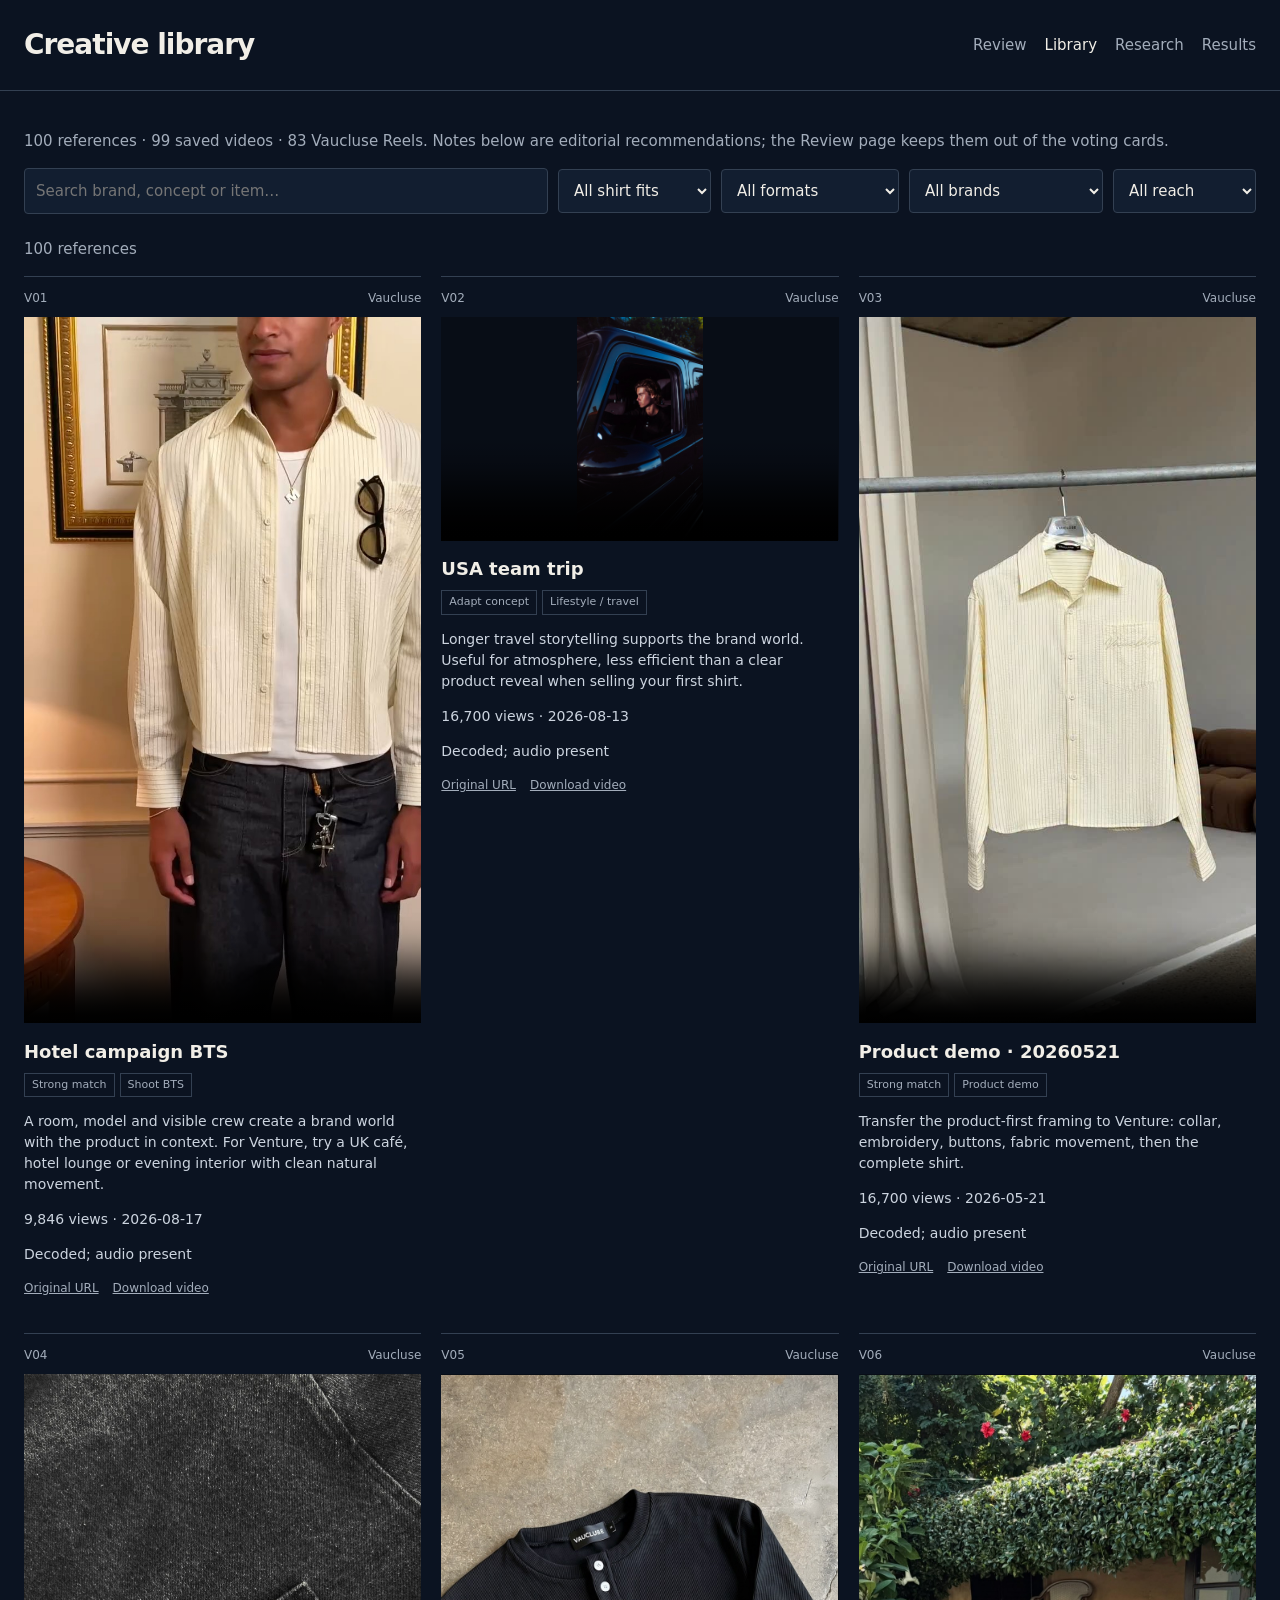
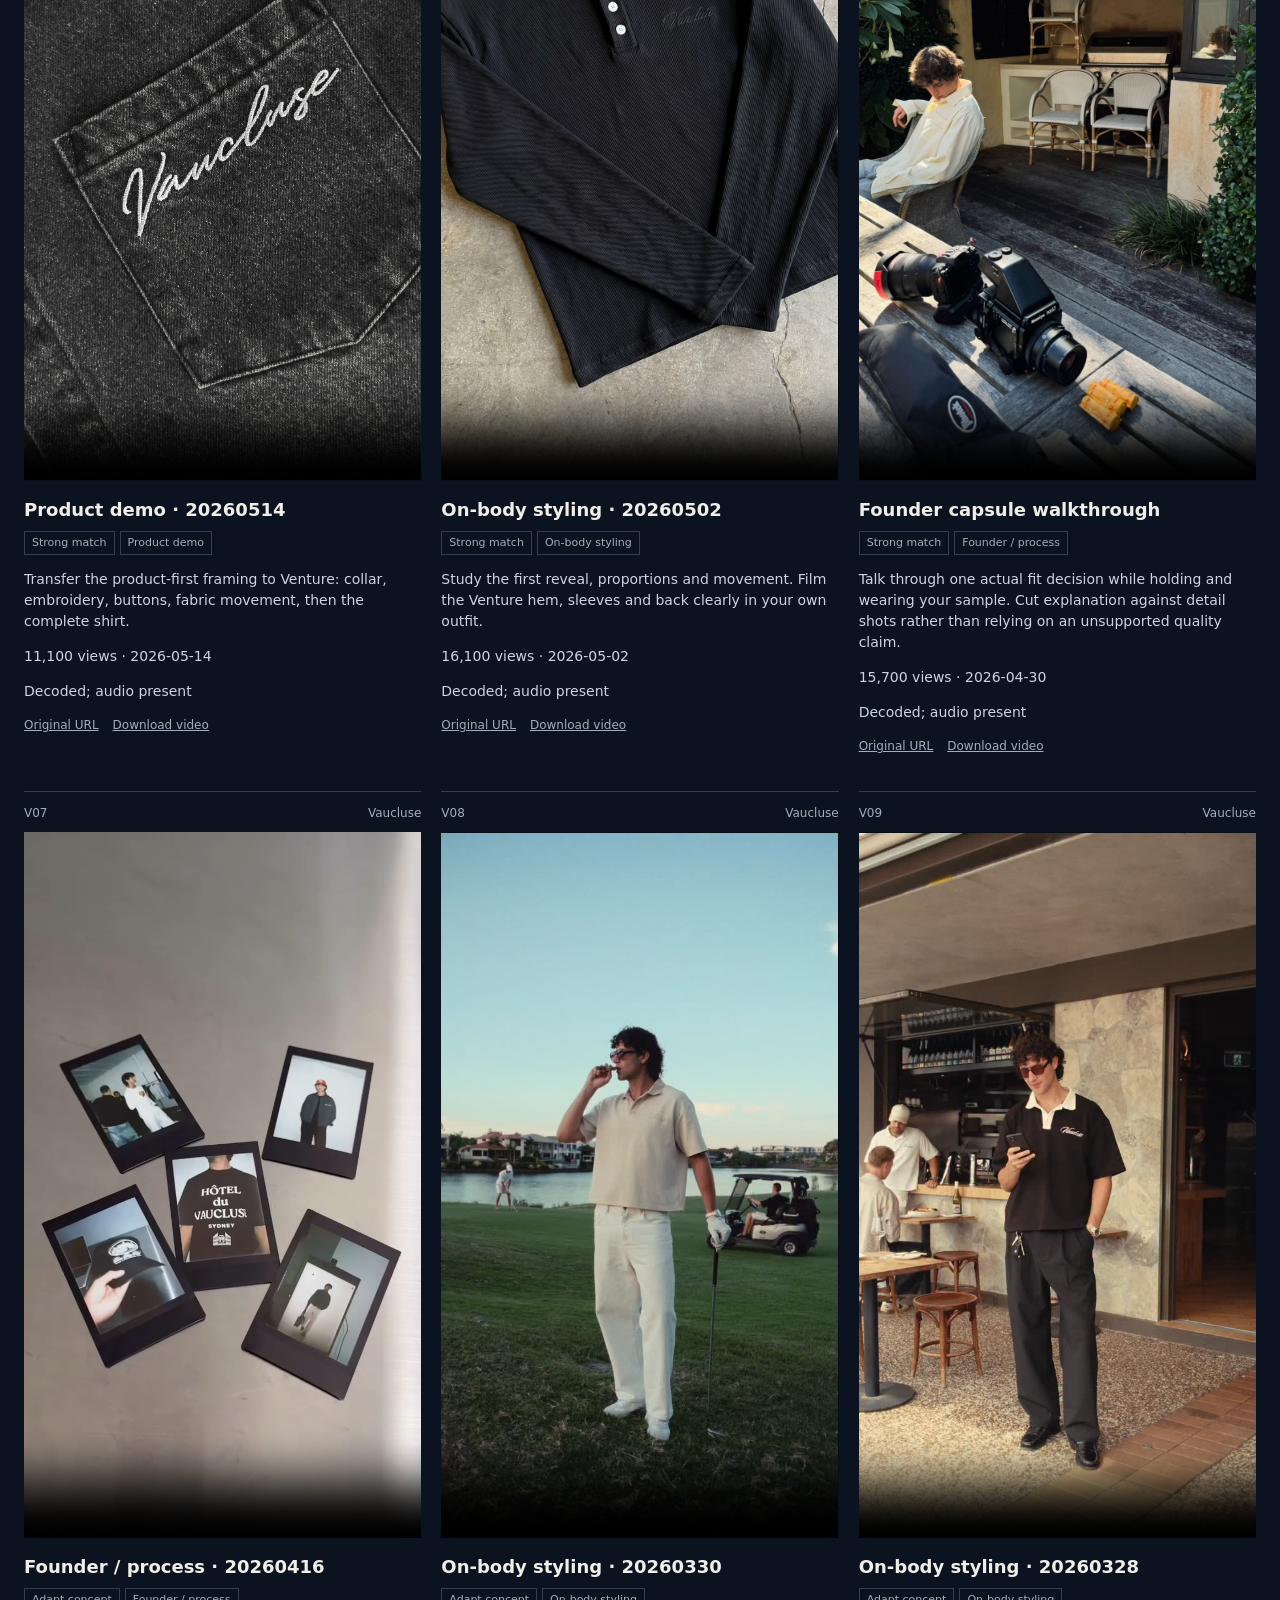
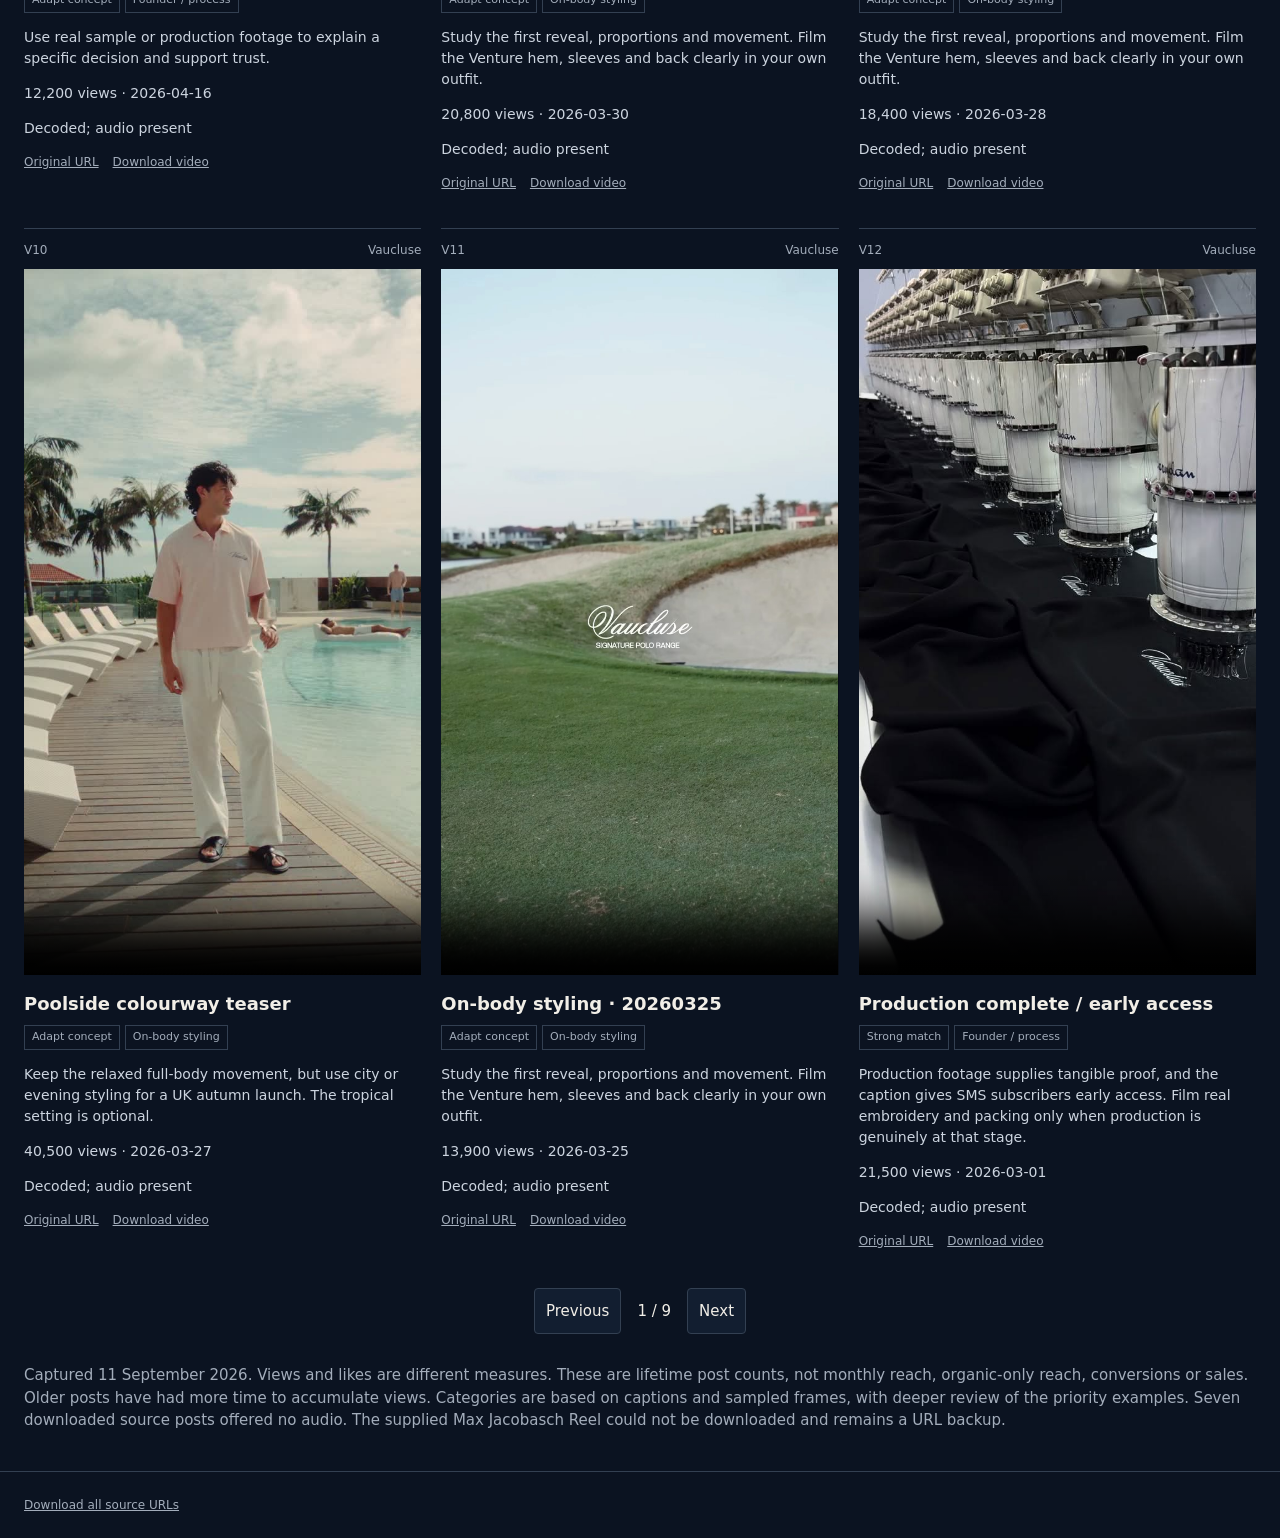
==== library.html @ ec8fee26 "Create Venture PaulQC video library and release research" ====
<!doctype html><html lang="en"><head><meta charset="utf-8"><meta name="viewport" content="width=device-width,initial-scale=1"><meta name="robots" content="noindex,nofollow"><title>Venture · Creative library</title><link rel="stylesheet" href="style.css"><link rel="icon" href="favicon.svg"></head><body><header><h1>Creative library</h1><nav><a href="index.html">Review</a><a href="library.html" aria-current="page">Library</a><a href="research.html">Research</a><a href="results.html">Results</a></nav></header><main><p class="muted">100 references · 99 saved videos · 83 Vaucluse Reels. Notes below are editorial recommendations; the Review page keeps them out of the voting cards.</p><div class="toolbar"><input id="search" type="search" aria-label="Search creative library" placeholder="Search brand, concept or item…"><select id="fit" aria-label="Shirt fit"><option value="">All shirt fits</option><option>Strong match</option><option>Adapt concept</option><option>Outside vibe</option></select><select id="format" aria-label="Creative format"><option value="">All formats</option></select><select id="brand" aria-label="Brand"><option value="">All brands</option></select><select id="signal" aria-label="Engagement signal"><option value="">All reach</option><option value="views">100K+ views</option><option value="likes">100K+ likes</option></select></div><p id="count" class="muted"></p><div class="grid" id="items"></div><div class="pager"><button id="prev">Previous</button><span id="page"></span><button id="next">Next</button></div><p class="muted">Captured 11 September 2026. Views and likes are different measures. These are lifetime post counts, not monthly reach, organic-only reach, conversions or sales. Older posts have had more time to accumulate views. Categories are based on captions and sampled frames, with deeper review of the priority examples. Seven downloaded source posts offered no audio. The supplied Max Jacobasch Reel could not be downloaded and remains a URL backup.</p></main><footer><a href="sources.csv" download>Download all source URLs</a></footer><script>
const $=s=>document.querySelector(s),esc=s=>String(s??'').replace(/[&<>"']/g,c=>({'&':'&amp;','<':'&lt;','>':'&gt;','"':'&quot;',"'":'&#39;'}[c]));let data=[],page=0;const size=12;
function render(){let q=$('#search').value.toLowerCase(),list=data.filter(i=>(!$('#fit').value||i.fit===$('#fit').value)&&(!$('#format').value||i.format===$('#format').value)&&(!$('#brand').value||i.brand===$('#brand').value)&&(!$('#signal').value||(i.metricType===$('#signal').value&&i.metric>=100000))&&[i.code,i.brand,i.title,i.note,i.format].join(' ').toLowerCase().includes(q));page=Math.min(page,Math.max(0,Math.ceil(list.length/size)-1));$('#count').textContent=list.length+' references';$('#items').innerHTML=list.slice(page*size,(page+1)*size).map(i=>{let v=i.variants[0];return '<article class="item analysis"><div class="number"><span>'+i.code+'</span><span>'+esc(i.brand)+'</span></div><div class="variant">'+(v.video?'<video controls playsinline preload="none" poster="'+esc(v.poster)+'" style="--ratio:'+v.width+'/'+v.height+'" aria-label="Reel '+i.code+'"><source src="'+esc(v.video)+'" type="video/mp4"></video>':'<div class="empty">URL backup only</div>')+'</div><h2>'+esc(i.title)+'</h2><span class="badge">'+esc(i.fit)+'</span><span class="badge">'+esc(i.format)+'</span><p>'+esc(i.note)+'</p><p class="muted">'+(i.metric?i.metric.toLocaleString('en-GB')+' '+i.metricType:'Metric unavailable')+(i.date?' · '+i.date.slice(0,4)+'-'+i.date.slice(4,6)+'-'+i.date.slice(6):'')+'</p><p class="muted">'+esc(i.qc)+'</p><div class="source"><a target="_blank" rel="noopener" href="'+esc(v.source)+'">Original URL</a>'+(v.video?'<a download href="'+esc(v.video)+'">Download video</a>':'')+'</div></article>'}).join('')||'<p>No matching references.</p>';$('#page').textContent=(page+1)+' / '+Math.max(1,Math.ceil(list.length/size));$('#prev').disabled=page===0;$('#next').disabled=(page+1)*size>=list.length;document.querySelectorAll('video').forEach(v=>v.onplay=()=>document.querySelectorAll('video').forEach(o=>{if(o!==v)o.pause()}))}
for(let id of ['search','fit','format','brand','signal'])$('#'+id).addEventListener(id==='search'?'input':'change',()=>{page=0;render()});$('#prev').onclick=()=>{page--;render();window.scrollTo(0,0)};$('#next').onclick=()=>{page++;render();window.scrollTo(0,0)};fetch('manifest.json').then(r=>r.json()).then(d=>{data=d.items;for(let id of ['format','brand'])$('#'+id).insertAdjacentHTML('beforeend',[...new Set(data.map(i=>i[id]))].sort().map(x=>'<option>'+esc(x)+'</option>').join(''));render()});</script></body></html>
---- style.css ----
:root{--bg:#0b1321;--fg:#f1eee7;--panel:#121e30;--line:#334052;--mut:#a3adbb;--accent:#e3f278;--amber:#ffc866}*{box-sizing:border-box}body{margin:0;background:var(--bg);color:var(--fg);font:15px/1.5 system-ui,sans-serif}a{color:inherit}header,main,footer{max-width:1320px;margin:auto;padding:24px}header{display:flex;gap:20px;align-items:center;justify-content:space-between;border-bottom:1px solid var(--line)}h1{font-size:28px;letter-spacing:-1px;margin:0}nav{display:flex;gap:18px;flex-wrap:wrap}nav a{text-decoration:none;color:var(--mut)}nav a[aria-current]{color:var(--fg)}button,select,input,textarea{font:inherit;color:var(--fg);background:var(--panel);border:1px solid var(--line);border-radius:4px;padding:11px}button{cursor:pointer}button:hover,a:hover{filter:brightness(1.2)}button:focus-visible,a:focus-visible,input:focus-visible,textarea:focus-visible{outline:2px solid var(--accent);outline-offset:3px}.toolbar{display:flex;gap:10px;flex-wrap:wrap;align-items:center;margin:0 0 24px}.toolbar input{flex:1;min-width:180px}.grid{display:grid;grid-template-columns:repeat(3,minmax(0,1fr));gap:28px 20px}.item{min-width:0;border-top:1px solid var(--line);padding-top:12px}.number{font-size:12px;color:var(--mut);display:flex;justify-content:space-between;margin-bottom:10px}.variants{display:grid;grid-template-columns:repeat(var(--cols,1),minmax(0,1fr));gap:16px}.variant{min-width:0}.variant img,.variant video{width:100%;height:auto;display:block;background:#080d16}.variant video{aspect-ratio:var(--ratio,9/16);object-fit:contain}.variant .label{font-size:12px;color:var(--mut);margin:8px 0}.controls{display:flex;gap:7px;margin-top:10px}.controls button{flex:1;padding:11px 2px}.controls [aria-pressed=true]{background:var(--fg);color:var(--bg);border-color:var(--fg)}textarea{width:100%;resize:vertical;margin-top:8px;min-height:46px}.has-note{border-color:var(--amber)}.source{font-size:12px;color:var(--mut);display:flex;gap:14px;margin:8px 0}.pager{display:flex;justify-content:center;gap:16px;align-items:center;margin:30px 0}.submit{margin-top:48px;border-top:1px solid var(--line);padding-top:24px}.submit h2{font-size:17px;font-weight:500}.submit textarea{min-height:100px}.send-row{display:flex;gap:10px;margin-top:12px;flex-wrap:wrap}.send-row input{flex:1}#send{background:var(--accent);border-color:var(--accent);color:var(--bg);font-weight:650}.status{min-height:25px;font-size:13px;color:var(--mut)}.badge{display:inline-block;font-size:11px;border:1px solid var(--line);padding:3px 7px;margin-right:5px;color:var(--mut)}.analysis{font-size:14px}.analysis h2{font-size:18px;margin-bottom:8px}.analysis p{color:#ccd4df}.research{max-width:900px}.research h2{margin-top:40px}.research p,.research li{color:#d3dae3}.research .lead{font-size:28px;line-height:1.3;color:var(--fg)}.research .shirt{max-width:450px;width:100%;height:auto;float:right;margin:0 0 25px 30px}.research table,.results table{width:100%;border-collapse:collapse;margin:20px 0;font-size:14px}.research th,.research td,.results td,.results th{text-align:left;padding:12px;border-bottom:1px solid var(--line);vertical-align:top}.result-note{color:var(--amber);white-space:pre-wrap}.person{margin:35px 0}.muted{color:var(--mut)}.error{color:var(--amber)}.empty{padding:40px;border:1px solid var(--line)}footer{font-size:12px;color:var(--mut);border-top:1px solid var(--line)}[hidden]{display:none!important}@media(min-width:900px){.item:has(.variants[style*="--cols:2"]){grid-column:span 2}.item:has(.variants[style*="--cols:3"]){grid-column:span 3}}@media(max-width:800px){.grid{grid-template-columns:repeat(2,minmax(0,1fr))}header{align-items:flex-start}nav{font-size:13px;gap:10px}.research .shirt{float:none;margin:0}}@media(max-width:560px){.grid,.variants{grid-template-columns:1fr}header,main,footer{padding:18px}header{display:block}nav{margin-top:14px}.toolbar>*{width:100%}.send-row>*{width:100%}h1{font-size:25px}.research table{font-size:12px}.research td,.research th{padding:8px}.research .lead{font-size:23px}}
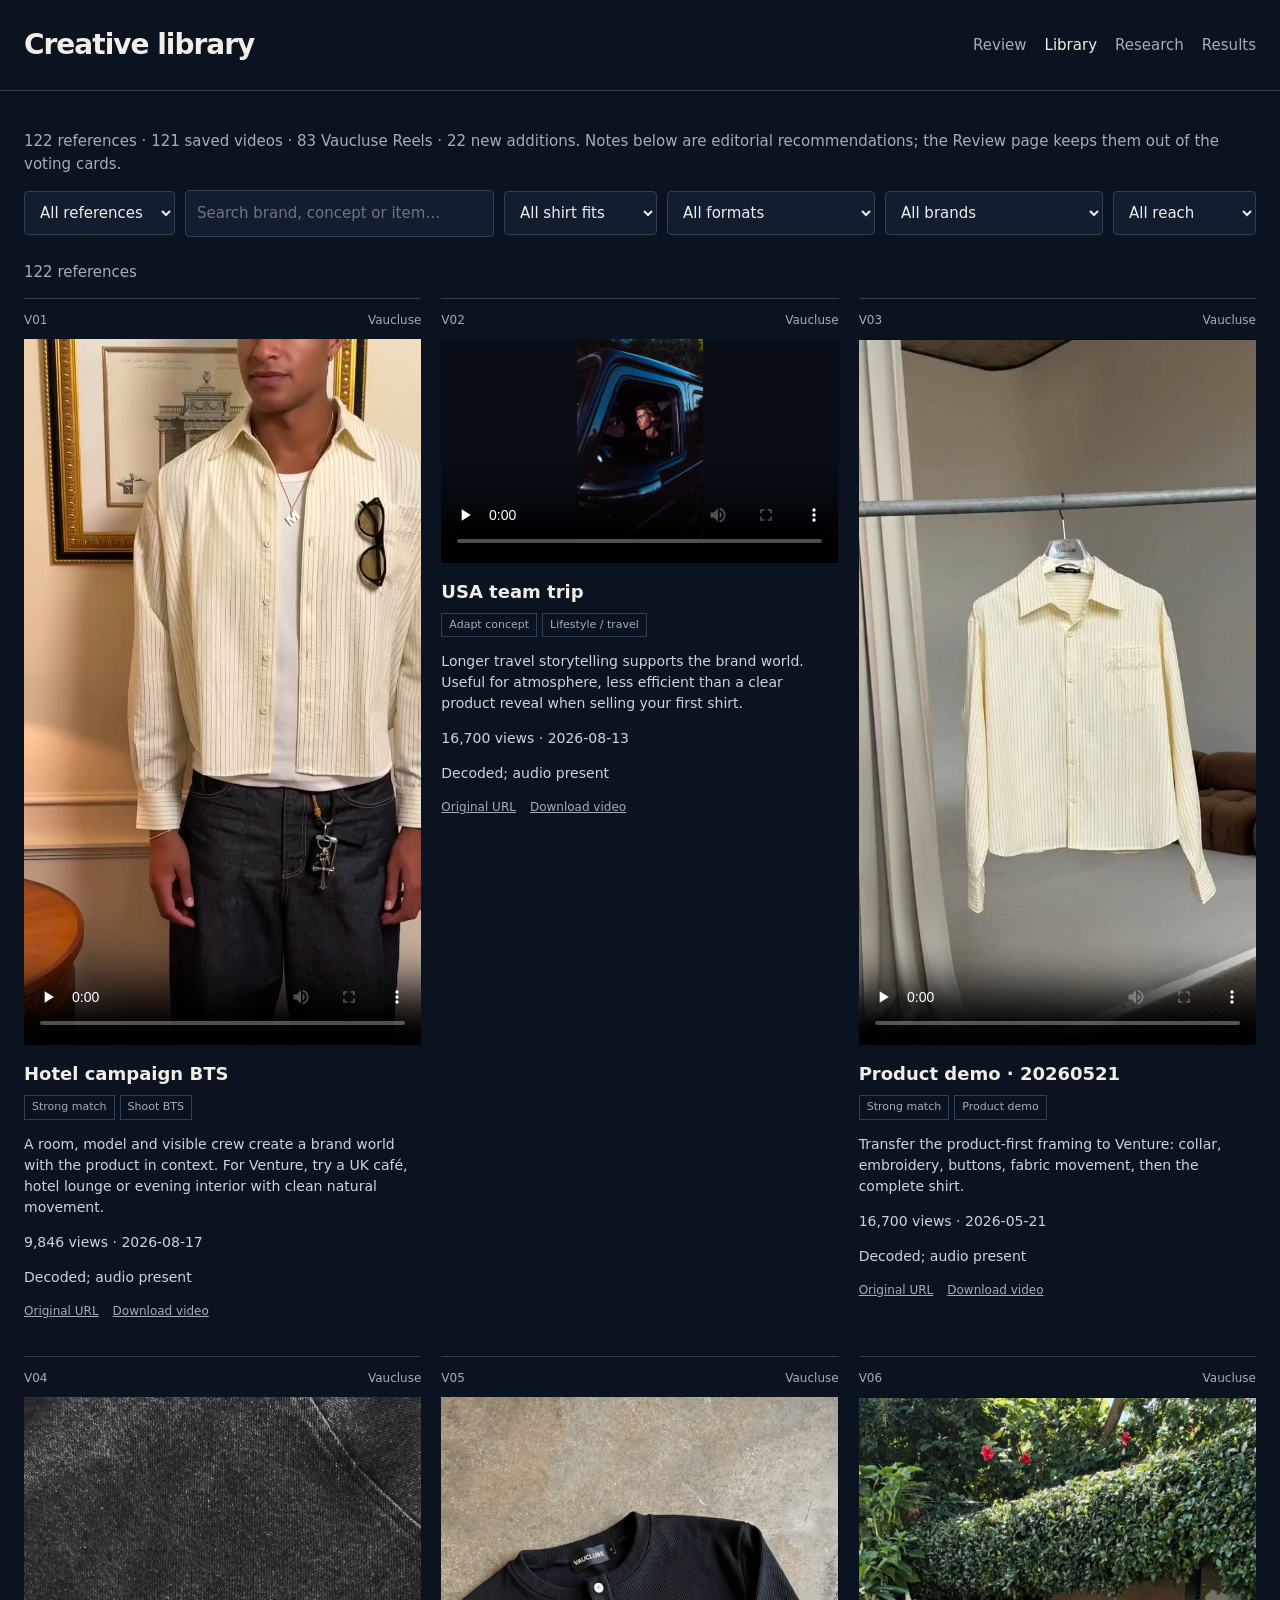
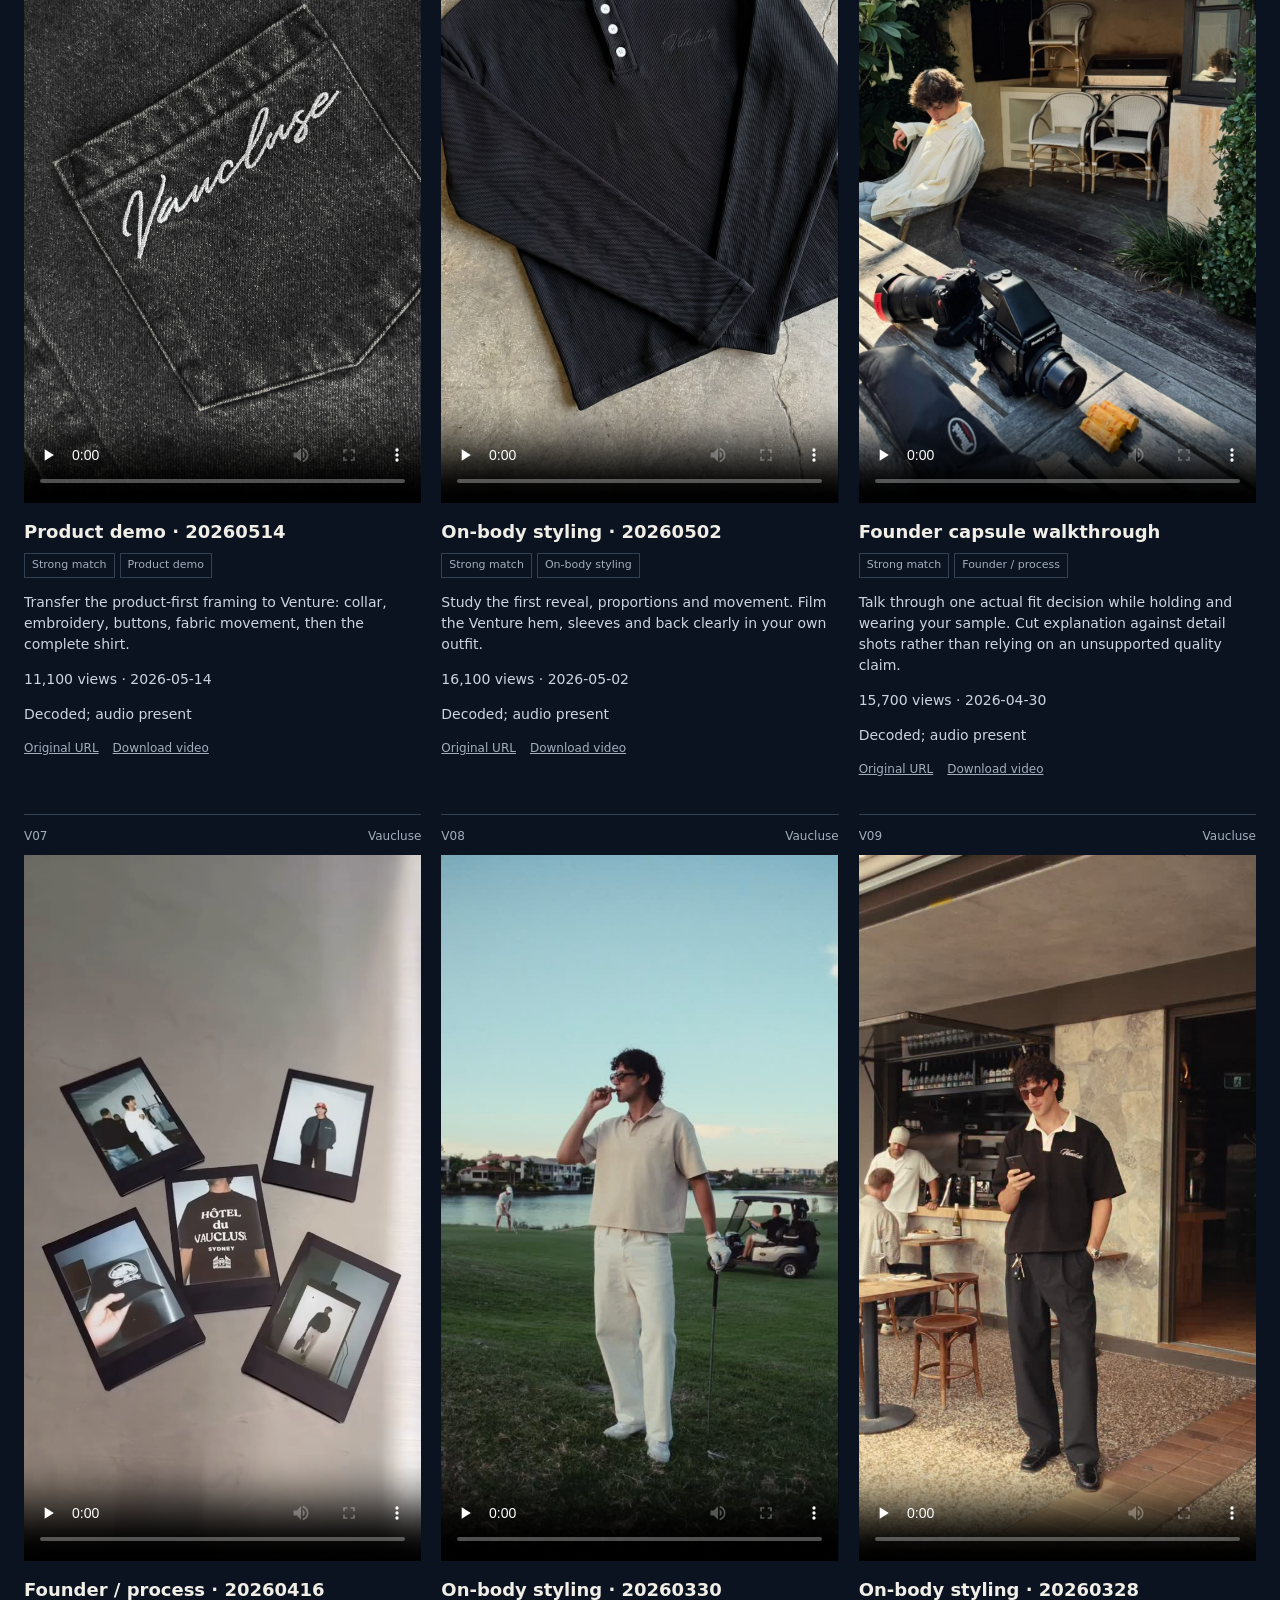
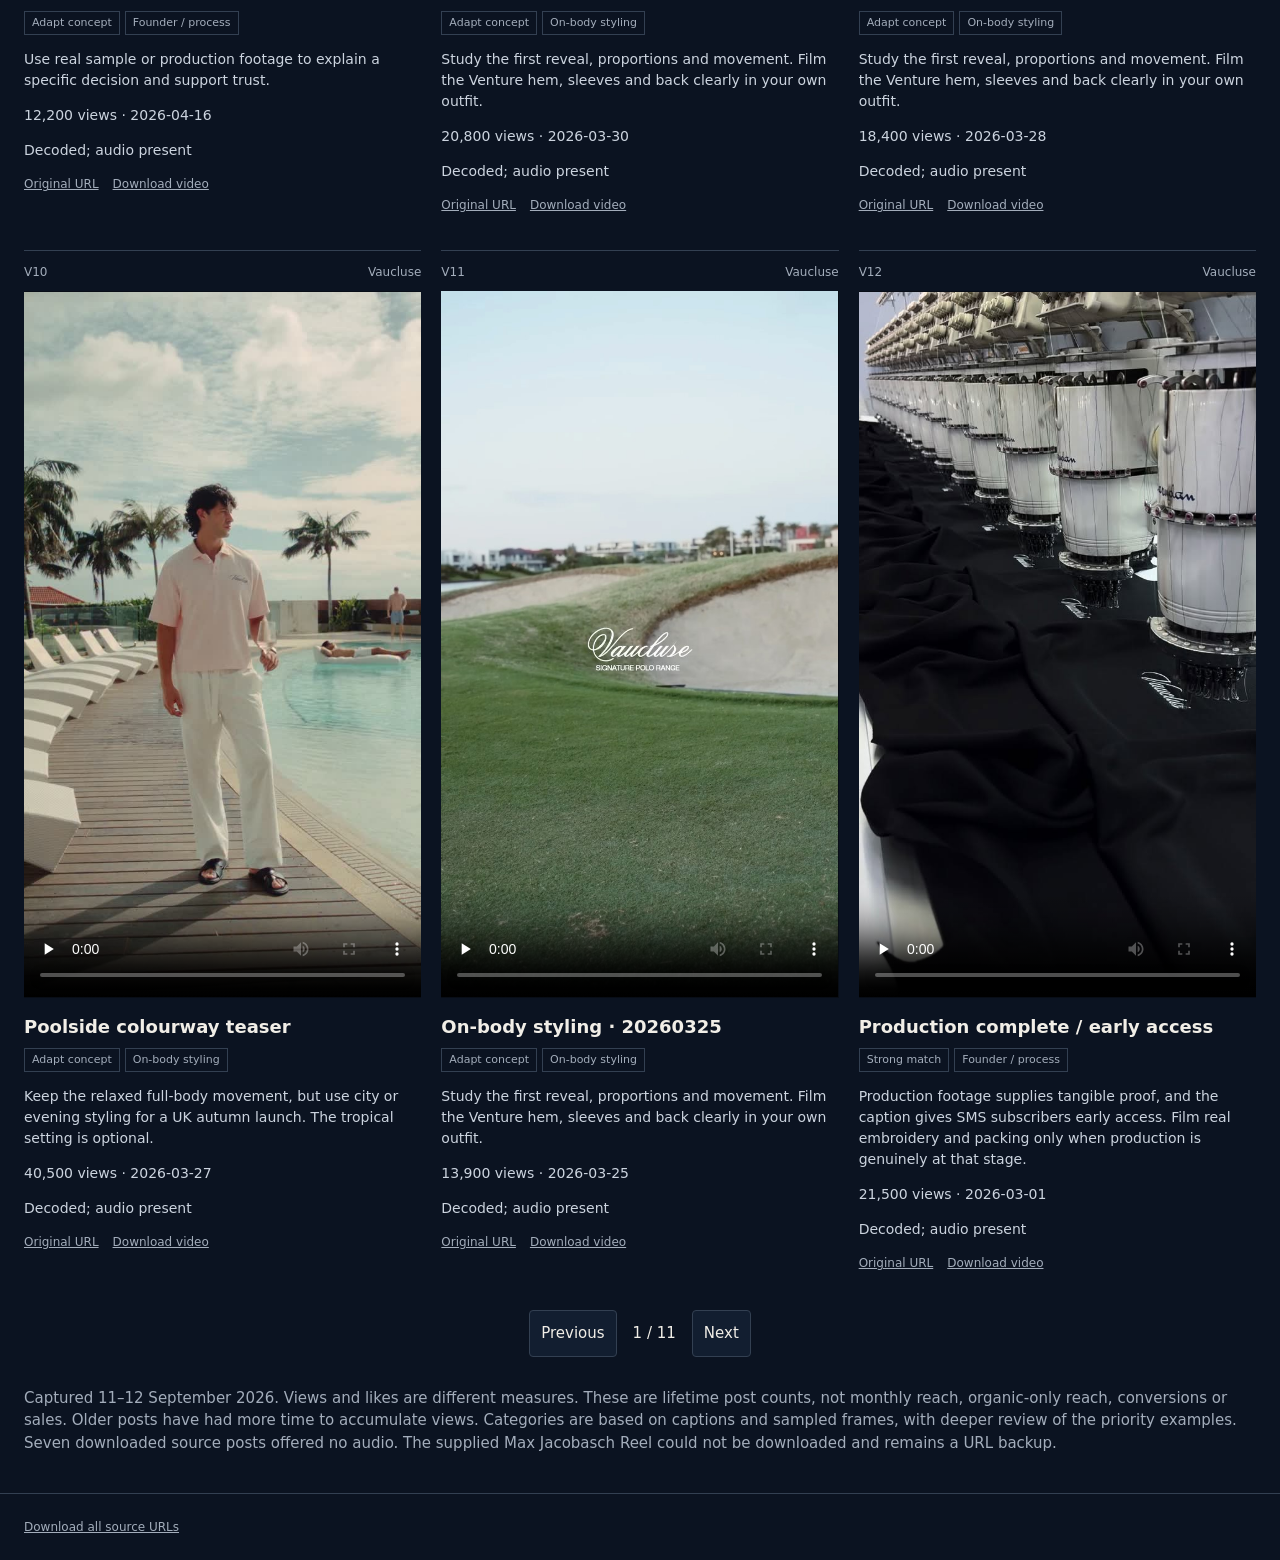
==== commit 447dc657: "Add 22 varied creative references and expanded launch calendar" ====
--- a/library.html
+++ b/library.html
@@ -1,4 +1,4 @@
-<!doctype html><html lang="en"><head><meta charset="utf-8"><meta name="viewport" content="width=device-width,initial-scale=1"><meta name="robots" content="noindex,nofollow"><title>Venture · Creative library</title><link rel="stylesheet" href="style.css"><link rel="icon" href="favicon.svg"></head><body><header><h1>Creative library</h1><nav><a href="index.html">Review</a><a href="library.html" aria-current="page">Library</a><a href="research.html">Research</a><a href="results.html">Results</a></nav></header><main><p class="muted">100 references · 99 saved videos · 83 Vaucluse Reels. Notes below are editorial recommendations; the Review page keeps them out of the voting cards.</p><div class="toolbar"><input id="search" type="search" aria-label="Search creative library" placeholder="Search brand, concept or item…"><select id="fit" aria-label="Shirt fit"><option value="">All shirt fits</option><option>Strong match</option><option>Adapt concept</option><option>Outside vibe</option></select><select id="format" aria-label="Creative format"><option value="">All formats</option></select><select id="brand" aria-label="Brand"><option value="">All brands</option></select><select id="signal" aria-label="Engagement signal"><option value="">All reach</option><option value="views">100K+ views</option><option value="likes">100K+ likes</option></select></div><p id="count" class="muted"></p><div class="grid" id="items"></div><div class="pager"><button id="prev">Previous</button><span id="page"></span><button id="next">Next</button></div><p class="muted">Captured 11 September 2026. Views and likes are different measures. These are lifetime post counts, not monthly reach, organic-only reach, conversions or sales. Older posts have had more time to accumulate views. Categories are based on captions and sampled frames, with deeper review of the priority examples. Seven downloaded source posts offered no audio. The supplied Max Jacobasch Reel could not be downloaded and remains a URL backup.</p></main><footer><a href="sources.csv" download>Download all source URLs</a></footer><script>
+<!doctype html><html lang="en"><head><meta charset="utf-8"><meta name="viewport" content="width=device-width,initial-scale=1"><meta name="robots" content="noindex,nofollow"><title>Venture · Creative library</title><link rel="stylesheet" href="style.css"><link rel="icon" href="favicon.svg"></head><body><header><h1>Creative library</h1><nav><a href="index.html">Review</a><a href="library.html" aria-current="page">Library</a><a href="research.html">Research</a><a href="results.html">Results</a></nav></header><main><p class="muted">122 references · 121 saved videos · 83 Vaucluse Reels · 22 new additions. Notes below are editorial recommendations; the Review page keeps them out of the voting cards.</p><div class="toolbar"><select id="batch" aria-label="Collection"><option value="">All references</option><option value="new">New additions</option></select><input id="search" type="search" aria-label="Search creative library" placeholder="Search brand, concept or item…"><select id="fit" aria-label="Shirt fit"><option value="">All shirt fits</option><option>Strong match</option><option>Adapt concept</option><option>Outside vibe</option></select><select id="format" aria-label="Creative format"><option value="">All formats</option></select><select id="brand" aria-label="Brand"><option value="">All brands</option></select><select id="signal" aria-label="Engagement signal"><option value="">All reach</option><option value="views">100K+ views</option><option value="likes">100K+ likes</option></select></div><p id="count" class="muted"></p><div class="grid" id="items"></div><div class="pager"><button id="prev">Previous</button><span id="page"></span><button id="next">Next</button></div><p class="muted">Captured 11–12 September 2026. Views and likes are different measures. These are lifetime post counts, not monthly reach, organic-only reach, conversions or sales. Older posts have had more time to accumulate views. Categories are based on captions and sampled frames, with deeper review of the priority examples. Seven downloaded source posts offered no audio. The supplied Max Jacobasch Reel could not be downloaded and remains a URL backup.</p></main><footer><a href="sources.csv" download>Download all source URLs</a></footer><script>
 const $=s=>document.querySelector(s),esc=s=>String(s??'').replace(/[&<>"']/g,c=>({'&':'&amp;','<':'&lt;','>':'&gt;','"':'&quot;',"'":'&#39;'}[c]));let data=[],page=0;const size=12;
-function render(){let q=$('#search').value.toLowerCase(),list=data.filter(i=>(!$('#fit').value||i.fit===$('#fit').value)&&(!$('#format').value||i.format===$('#format').value)&&(!$('#brand').value||i.brand===$('#brand').value)&&(!$('#signal').value||(i.metricType===$('#signal').value&&i.metric>=100000))&&[i.code,i.brand,i.title,i.note,i.format].join(' ').toLowerCase().includes(q));page=Math.min(page,Math.max(0,Math.ceil(list.length/size)-1));$('#count').textContent=list.length+' references';$('#items').innerHTML=list.slice(page*size,(page+1)*size).map(i=>{let v=i.variants[0];return '<article class="item analysis"><div class="number"><span>'+i.code+'</span><span>'+esc(i.brand)+'</span></div><div class="variant">'+(v.video?'<video controls playsinline preload="none" poster="'+esc(v.poster)+'" style="--ratio:'+v.width+'/'+v.height+'" aria-label="Reel '+i.code+'"><source src="'+esc(v.video)+'" type="video/mp4"></video>':'<div class="empty">URL backup only</div>')+'</div><h2>'+esc(i.title)+'</h2><span class="badge">'+esc(i.fit)+'</span><span class="badge">'+esc(i.format)+'</span><p>'+esc(i.note)+'</p><p class="muted">'+(i.metric?i.metric.toLocaleString('en-GB')+' '+i.metricType:'Metric unavailable')+(i.date?' · '+i.date.slice(0,4)+'-'+i.date.slice(4,6)+'-'+i.date.slice(6):'')+'</p><p class="muted">'+esc(i.qc)+'</p><div class="source"><a target="_blank" rel="noopener" href="'+esc(v.source)+'">Original URL</a>'+(v.video?'<a download href="'+esc(v.video)+'">Download video</a>':'')+'</div></article>'}).join('')||'<p>No matching references.</p>';$('#page').textContent=(page+1)+' / '+Math.max(1,Math.ceil(list.length/size));$('#prev').disabled=page===0;$('#next').disabled=(page+1)*size>=list.length;document.querySelectorAll('video').forEach(v=>v.onplay=()=>document.querySelectorAll('video').forEach(o=>{if(o!==v)o.pause()}))}
-for(let id of ['search','fit','format','brand','signal'])$('#'+id).addEventListener(id==='search'?'input':'change',()=>{page=0;render()});$('#prev').onclick=()=>{page--;render();window.scrollTo(0,0)};$('#next').onclick=()=>{page++;render();window.scrollTo(0,0)};fetch('manifest.json').then(r=>r.json()).then(d=>{data=d.items;for(let id of ['format','brand'])$('#'+id).insertAdjacentHTML('beforeend',[...new Set(data.map(i=>i[id]))].sort().map(x=>'<option>'+esc(x)+'</option>').join(''));render()});</script></body></html>
+function render(){let q=$('#search').value.toLowerCase(),list=data.filter(i=>(!$('#batch').value||i.batch==='2026-09-12')&&(!$('#fit').value||i.fit===$('#fit').value)&&(!$('#format').value||i.format===$('#format').value)&&(!$('#brand').value||i.brand===$('#brand').value)&&(!$('#signal').value||(i.metricType===$('#signal').value&&i.metric>=100000))&&[i.code,i.brand,i.title,i.note,i.format].join(' ').toLowerCase().includes(q));page=Math.min(page,Math.max(0,Math.ceil(list.length/size)-1));$('#count').textContent=list.length+' references';$('#items').innerHTML=list.slice(page*size,(page+1)*size).map(i=>{let v=i.variants[0];return '<article class="item analysis"><div class="number"><span>'+i.code+'</span><span>'+esc(i.brand)+'</span></div><div class="variant">'+(v.video?'<video controls playsinline preload="none" poster="'+esc(v.poster)+'" style="--ratio:'+v.width+'/'+v.height+'" aria-label="Reel '+i.code+'"><source src="'+esc(v.video)+'" type="video/mp4"></video>':'<div class="empty">URL backup only</div>')+'</div><h2>'+esc(i.title)+'</h2><span class="badge">'+esc(i.fit)+'</span><span class="badge">'+esc(i.format)+'</span><p>'+esc(i.note)+'</p><p class="muted">'+(i.metric?i.metric.toLocaleString('en-GB')+' '+i.metricType:'Metric unavailable')+(i.date?' · '+i.date.slice(0,4)+'-'+i.date.slice(4,6)+'-'+i.date.slice(6):'')+'</p><p class="muted">'+esc(i.qc)+'</p><div class="source"><a target="_blank" rel="noopener" href="'+esc(v.source)+'">Original URL</a>'+(v.video?'<a download href="'+esc(v.video)+'">Download video</a>':'')+'</div></article>'}).join('')||'<p>No matching references.</p>';$('#page').textContent=(page+1)+' / '+Math.max(1,Math.ceil(list.length/size));$('#prev').disabled=page===0;$('#next').disabled=(page+1)*size>=list.length;document.querySelectorAll('video').forEach(v=>v.onplay=()=>document.querySelectorAll('video').forEach(o=>{if(o!==v)o.pause()}))}
+for(let id of ['search','fit','format','brand','signal','batch'])$('#'+id).addEventListener(id==='search'?'input':'change',()=>{page=0;render()});$('#prev').onclick=()=>{page--;render();window.scrollTo(0,0)};$('#next').onclick=()=>{page++;render();window.scrollTo(0,0)};fetch('manifest.json').then(r=>r.json()).then(d=>{data=d.items;if(new URLSearchParams(location.search).get('batch')==='new')$('#batch').value='new';for(let id of ['format','brand'])$('#'+id).insertAdjacentHTML('beforeend',[...new Set(data.map(i=>i[id]))].sort().map(x=>'<option>'+esc(x)+'</option>').join(''));render()});</script></body></html>
--- a/style.css
+++ b/style.css
@@ -1 +1,3 @@
 :root{--bg:#0b1321;--fg:#f1eee7;--panel:#121e30;--line:#334052;--mut:#a3adbb;--accent:#e3f278;--amber:#ffc866}*{box-sizing:border-box}body{margin:0;background:var(--bg);color:var(--fg);font:15px/1.5 system-ui,sans-serif}a{color:inherit}header,main,footer{max-width:1320px;margin:auto;padding:24px}header{display:flex;gap:20px;align-items:center;justify-content:space-between;border-bottom:1px solid var(--line)}h1{font-size:28px;letter-spacing:-1px;margin:0}nav{display:flex;gap:18px;flex-wrap:wrap}nav a{text-decoration:none;color:var(--mut)}nav a[aria-current]{color:var(--fg)}button,select,input,textarea{font:inherit;color:var(--fg);background:var(--panel);border:1px solid var(--line);border-radius:4px;padding:11px}button{cursor:pointer}button:hover,a:hover{filter:brightness(1.2)}button:focus-visible,a:focus-visible,input:focus-visible,textarea:focus-visible{outline:2px solid var(--accent);outline-offset:3px}.toolbar{display:flex;gap:10px;flex-wrap:wrap;align-items:center;margin:0 0 24px}.toolbar input{flex:1;min-width:180px}.grid{display:grid;grid-template-columns:repeat(3,minmax(0,1fr));gap:28px 20px}.item{min-width:0;border-top:1px solid var(--line);padding-top:12px}.number{font-size:12px;color:var(--mut);display:flex;justify-content:space-between;margin-bottom:10px}.variants{display:grid;grid-template-columns:repeat(var(--cols,1),minmax(0,1fr));gap:16px}.variant{min-width:0}.variant img,.variant video{width:100%;height:auto;display:block;background:#080d16}.variant video{aspect-ratio:var(--ratio,9/16);object-fit:contain}.variant .label{font-size:12px;color:var(--mut);margin:8px 0}.controls{display:flex;gap:7px;margin-top:10px}.controls button{flex:1;padding:11px 2px}.controls [aria-pressed=true]{background:var(--fg);color:var(--bg);border-color:var(--fg)}textarea{width:100%;resize:vertical;margin-top:8px;min-height:46px}.has-note{border-color:var(--amber)}.source{font-size:12px;color:var(--mut);display:flex;gap:14px;margin:8px 0}.pager{display:flex;justify-content:center;gap:16px;align-items:center;margin:30px 0}.submit{margin-top:48px;border-top:1px solid var(--line);padding-top:24px}.submit h2{font-size:17px;font-weight:500}.submit textarea{min-height:100px}.send-row{display:flex;gap:10px;margin-top:12px;flex-wrap:wrap}.send-row input{flex:1}#send{background:var(--accent);border-color:var(--accent);color:var(--bg);font-weight:650}.status{min-height:25px;font-size:13px;color:var(--mut)}.badge{display:inline-block;font-size:11px;border:1px solid var(--line);padding:3px 7px;margin-right:5px;color:var(--mut)}.analysis{font-size:14px}.analysis h2{font-size:18px;margin-bottom:8px}.analysis p{color:#ccd4df}.research{max-width:900px}.research h2{margin-top:40px}.research p,.research li{color:#d3dae3}.research .lead{font-size:28px;line-height:1.3;color:var(--fg)}.research .shirt{max-width:450px;width:100%;height:auto;float:right;margin:0 0 25px 30px}.research table,.results table{width:100%;border-collapse:collapse;margin:20px 0;font-size:14px}.research th,.research td,.results td,.results th{text-align:left;padding:12px;border-bottom:1px solid var(--line);vertical-align:top}.result-note{color:var(--amber);white-space:pre-wrap}.person{margin:35px 0}.muted{color:var(--mut)}.error{color:var(--amber)}.empty{padding:40px;border:1px solid var(--line)}footer{font-size:12px;color:var(--mut);border-top:1px solid var(--line)}[hidden]{display:none!important}@media(min-width:900px){.item:has(.variants[style*="--cols:2"]){grid-column:span 2}.item:has(.variants[style*="--cols:3"]){grid-column:span 3}}@media(max-width:800px){.grid{grid-template-columns:repeat(2,minmax(0,1fr))}header{align-items:flex-start}nav{font-size:13px;gap:10px}.research .shirt{float:none;margin:0}}@media(max-width:560px){.grid,.variants{grid-template-columns:1fr}header,main,footer{padding:18px}header{display:block}nav{margin-top:14px}.toolbar>*{width:100%}.send-row>*{width:100%}h1{font-size:25px}.research table{font-size:12px}.research td,.research th{padding:8px}.research .lead{font-size:23px}}
+
+.table-scroll{overflow-x:auto} .research table{width:100%} @media(max-width:560px){.research th,.research td{font-size:13px;padding:9px 7px}.toolbar{align-items:stretch}.toolbar select{max-width:100%}}
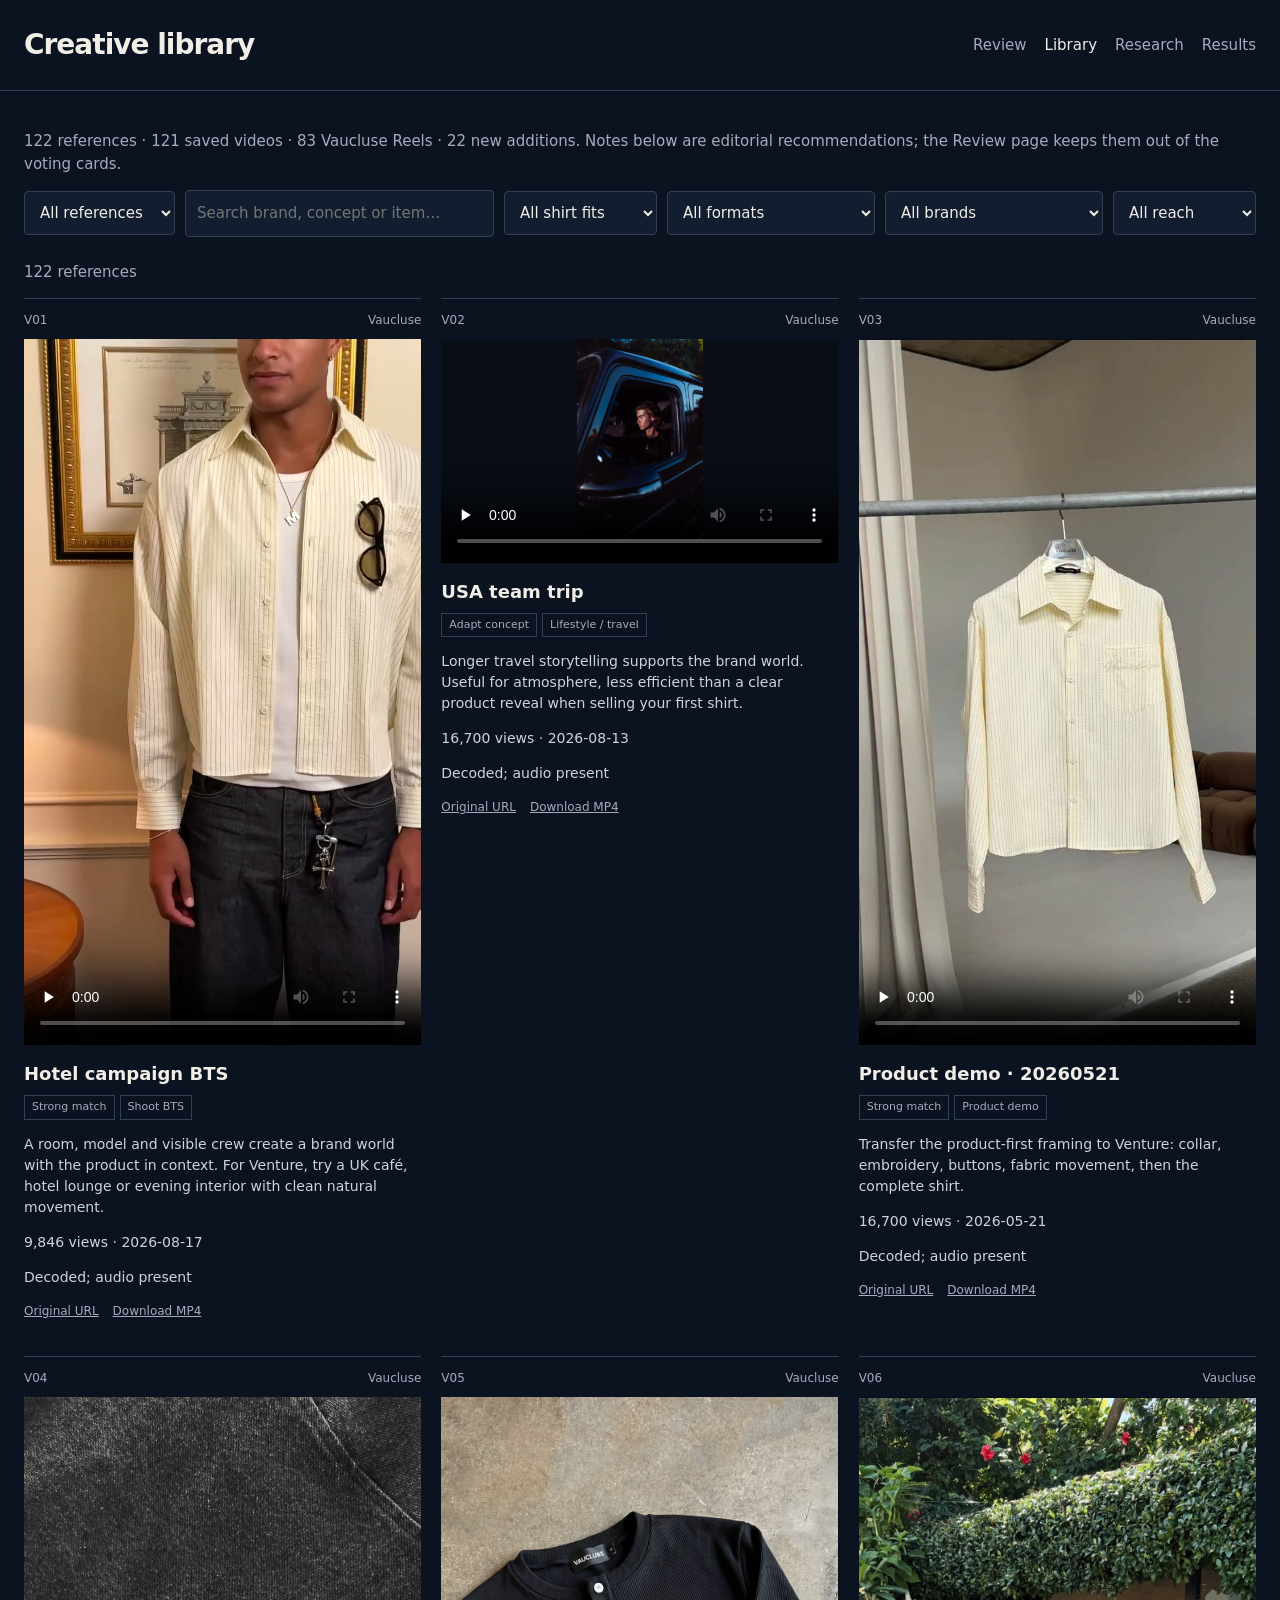
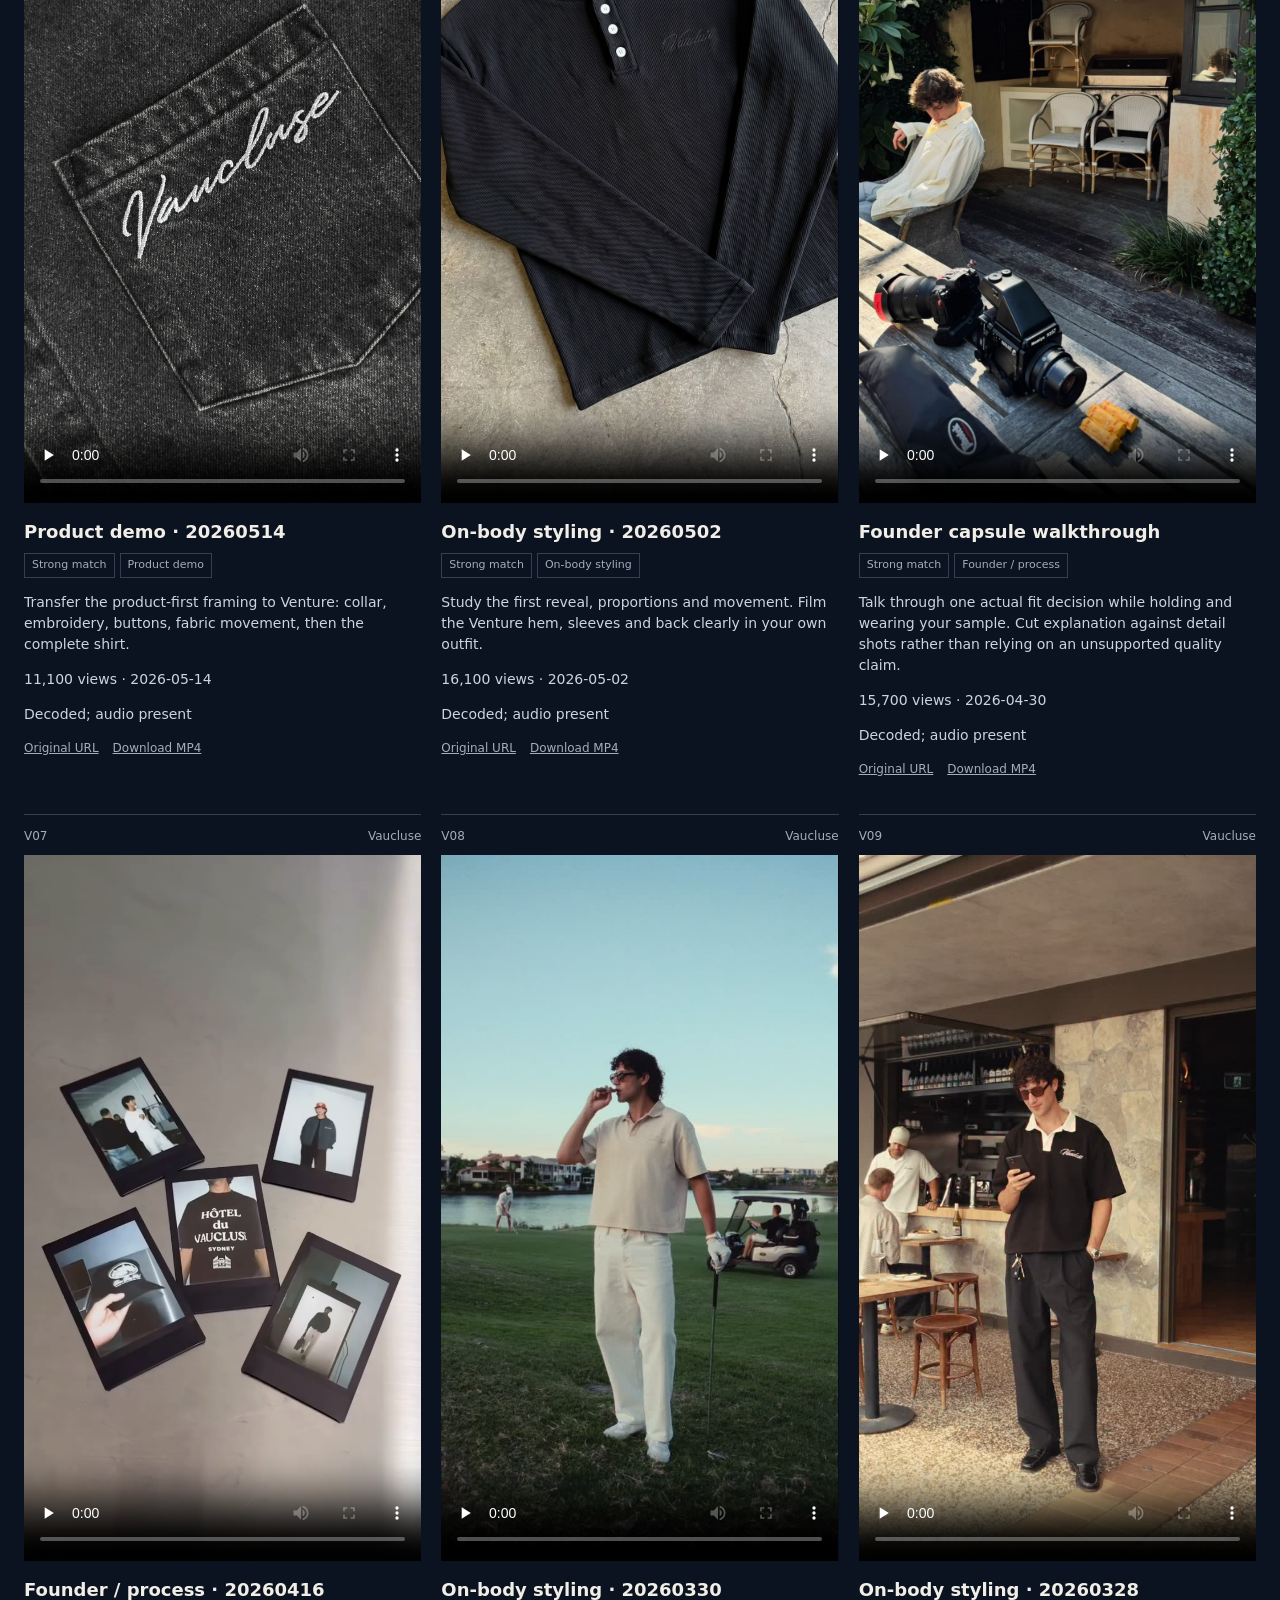
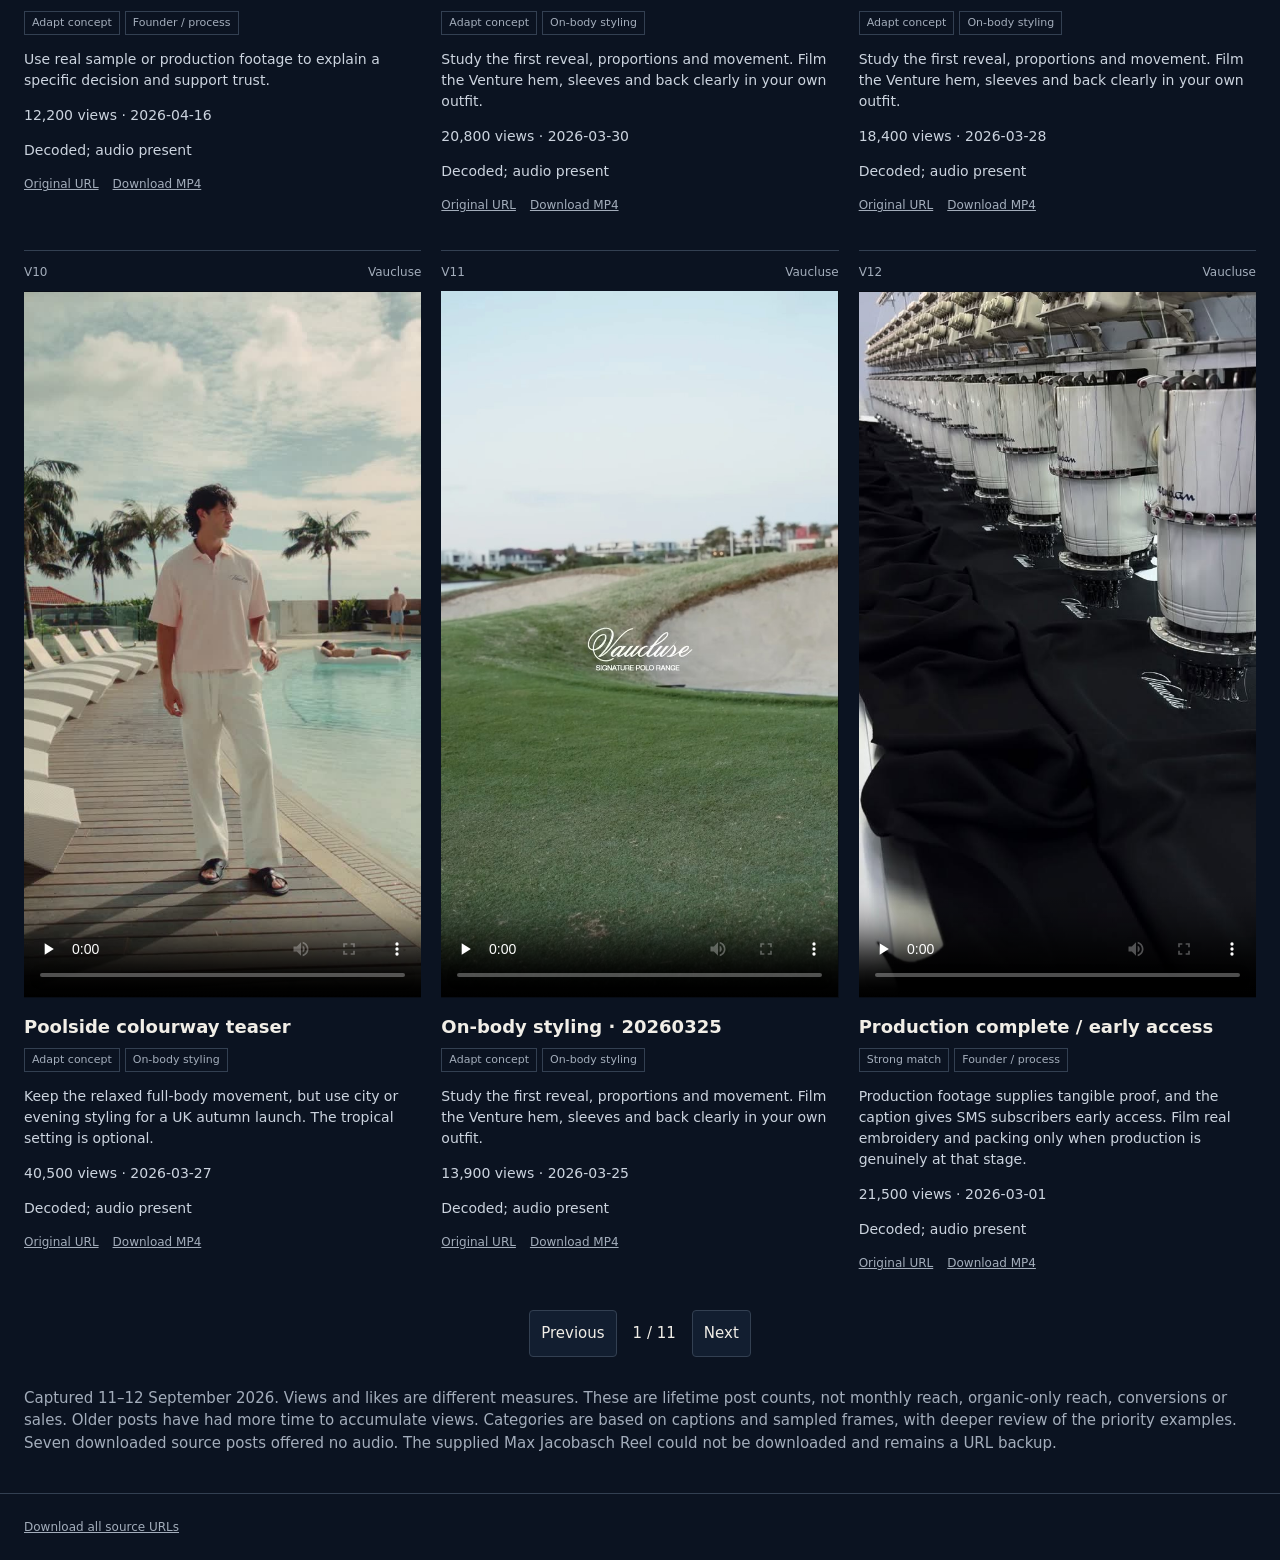
==== commit ee4c1aed: "Add full-screen scrolling reviews, ratings and attachment downloads" ====
--- a/library.html
+++ b/library.html
@@ -1,4 +1,4 @@
-<!doctype html><html lang="en"><head><meta charset="utf-8"><meta name="viewport" content="width=device-width,initial-scale=1"><meta name="robots" content="noindex,nofollow"><title>Venture · Creative library</title><link rel="stylesheet" href="style.css"><link rel="icon" href="favicon.svg"></head><body><header><h1>Creative library</h1><nav><a href="index.html">Review</a><a href="library.html" aria-current="page">Library</a><a href="research.html">Research</a><a href="results.html">Results</a></nav></header><main><p class="muted">122 references · 121 saved videos · 83 Vaucluse Reels · 22 new additions. Notes below are editorial recommendations; the Review page keeps them out of the voting cards.</p><div class="toolbar"><select id="batch" aria-label="Collection"><option value="">All references</option><option value="new">New additions</option></select><input id="search" type="search" aria-label="Search creative library" placeholder="Search brand, concept or item…"><select id="fit" aria-label="Shirt fit"><option value="">All shirt fits</option><option>Strong match</option><option>Adapt concept</option><option>Outside vibe</option></select><select id="format" aria-label="Creative format"><option value="">All formats</option></select><select id="brand" aria-label="Brand"><option value="">All brands</option></select><select id="signal" aria-label="Engagement signal"><option value="">All reach</option><option value="views">100K+ views</option><option value="likes">100K+ likes</option></select></div><p id="count" class="muted"></p><div class="grid" id="items"></div><div class="pager"><button id="prev">Previous</button><span id="page"></span><button id="next">Next</button></div><p class="muted">Captured 11–12 September 2026. Views and likes are different measures. These are lifetime post counts, not monthly reach, organic-only reach, conversions or sales. Older posts have had more time to accumulate views. Categories are based on captions and sampled frames, with deeper review of the priority examples. Seven downloaded source posts offered no audio. The supplied Max Jacobasch Reel could not be downloaded and remains a URL backup.</p></main><footer><a href="sources.csv" download>Download all source URLs</a></footer><script>
+<!doctype html><html lang="en"><head><meta charset="utf-8"><meta name="viewport" content="width=device-width,initial-scale=1"><meta name="robots" content="noindex,nofollow"><title>Venture · Creative library</title><link rel="stylesheet" href="style.css?v=20260912"><link rel="icon" href="favicon.svg"></head><body><header><h1>Creative library</h1><nav><a href="index.html">Review</a><a href="library.html" aria-current="page">Library</a><a href="research.html">Research</a><a href="results.html">Results</a></nav></header><main><p class="muted">122 references · 121 saved videos · 83 Vaucluse Reels · 22 new additions. Notes below are editorial recommendations; the Review page keeps them out of the voting cards.</p><div class="toolbar"><select id="batch" aria-label="Collection"><option value="">All references</option><option value="new">New additions</option></select><input id="search" type="search" aria-label="Search creative library" placeholder="Search brand, concept or item…"><select id="fit" aria-label="Shirt fit"><option value="">All shirt fits</option><option>Strong match</option><option>Adapt concept</option><option>Outside vibe</option></select><select id="format" aria-label="Creative format"><option value="">All formats</option></select><select id="brand" aria-label="Brand"><option value="">All brands</option></select><select id="signal" aria-label="Engagement signal"><option value="">All reach</option><option value="views">100K+ views</option><option value="likes">100K+ likes</option></select></div><p id="count" class="muted"></p><div class="grid" id="items"></div><div class="pager"><button id="prev">Previous</button><span id="page"></span><button id="next">Next</button></div><p class="muted">Captured 11–12 September 2026. Views and likes are different measures. These are lifetime post counts, not monthly reach, organic-only reach, conversions or sales. Older posts have had more time to accumulate views. Categories are based on captions and sampled frames, with deeper review of the priority examples. Seven downloaded source posts offered no audio. The supplied Max Jacobasch Reel could not be downloaded and remains a URL backup.</p></main><footer><a href="sources.csv" download>Download all source URLs</a></footer><script>
 const $=s=>document.querySelector(s),esc=s=>String(s??'').replace(/[&<>"']/g,c=>({'&':'&amp;','<':'&lt;','>':'&gt;','"':'&quot;',"'":'&#39;'}[c]));let data=[],page=0;const size=12;
-function render(){let q=$('#search').value.toLowerCase(),list=data.filter(i=>(!$('#batch').value||i.batch==='2026-09-12')&&(!$('#fit').value||i.fit===$('#fit').value)&&(!$('#format').value||i.format===$('#format').value)&&(!$('#brand').value||i.brand===$('#brand').value)&&(!$('#signal').value||(i.metricType===$('#signal').value&&i.metric>=100000))&&[i.code,i.brand,i.title,i.note,i.format].join(' ').toLowerCase().includes(q));page=Math.min(page,Math.max(0,Math.ceil(list.length/size)-1));$('#count').textContent=list.length+' references';$('#items').innerHTML=list.slice(page*size,(page+1)*size).map(i=>{let v=i.variants[0];return '<article class="item analysis"><div class="number"><span>'+i.code+'</span><span>'+esc(i.brand)+'</span></div><div class="variant">'+(v.video?'<video controls playsinline preload="none" poster="'+esc(v.poster)+'" style="--ratio:'+v.width+'/'+v.height+'" aria-label="Reel '+i.code+'"><source src="'+esc(v.video)+'" type="video/mp4"></video>':'<div class="empty">URL backup only</div>')+'</div><h2>'+esc(i.title)+'</h2><span class="badge">'+esc(i.fit)+'</span><span class="badge">'+esc(i.format)+'</span><p>'+esc(i.note)+'</p><p class="muted">'+(i.metric?i.metric.toLocaleString('en-GB')+' '+i.metricType:'Metric unavailable')+(i.date?' · '+i.date.slice(0,4)+'-'+i.date.slice(4,6)+'-'+i.date.slice(6):'')+'</p><p class="muted">'+esc(i.qc)+'</p><div class="source"><a target="_blank" rel="noopener" href="'+esc(v.source)+'">Original URL</a>'+(v.video?'<a download href="'+esc(v.video)+'">Download video</a>':'')+'</div></article>'}).join('')||'<p>No matching references.</p>';$('#page').textContent=(page+1)+' / '+Math.max(1,Math.ceil(list.length/size));$('#prev').disabled=page===0;$('#next').disabled=(page+1)*size>=list.length;document.querySelectorAll('video').forEach(v=>v.onplay=()=>document.querySelectorAll('video').forEach(o=>{if(o!==v)o.pause()}))}
-for(let id of ['search','fit','format','brand','signal','batch'])$('#'+id).addEventListener(id==='search'?'input':'change',()=>{page=0;render()});$('#prev').onclick=()=>{page--;render();window.scrollTo(0,0)};$('#next').onclick=()=>{page++;render();window.scrollTo(0,0)};fetch('manifest.json').then(r=>r.json()).then(d=>{data=d.items;if(new URLSearchParams(location.search).get('batch')==='new')$('#batch').value='new';for(let id of ['format','brand'])$('#'+id).insertAdjacentHTML('beforeend',[...new Set(data.map(i=>i[id]))].sort().map(x=>'<option>'+esc(x)+'</option>').join(''));render()});</script></body></html>
+function render(){let q=$('#search').value.toLowerCase(),list=data.filter(i=>(!$('#batch').value||i.batch==='2026-09-12')&&(!$('#fit').value||i.fit===$('#fit').value)&&(!$('#format').value||i.format===$('#format').value)&&(!$('#brand').value||i.brand===$('#brand').value)&&(!$('#signal').value||(i.metricType===$('#signal').value&&i.metric>=100000))&&[i.code,i.brand,i.title,i.note,i.format].join(' ').toLowerCase().includes(q));page=Math.min(page,Math.max(0,Math.ceil(list.length/size)-1));$('#count').textContent=list.length+' references';$('#items').innerHTML=list.slice(page*size,(page+1)*size).map(i=>{let v=i.variants[0];return '<article class="item analysis"><div class="number"><span>'+i.code+'</span><span>'+esc(i.brand)+'</span></div><div class="variant">'+(v.video?'<video controls playsinline preload="none" poster="'+esc(v.poster)+'" style="--ratio:'+v.width+'/'+v.height+'" aria-label="Reel '+i.code+'"><source src="'+esc(v.video)+'" type="video/mp4"></video>':'<div class="empty">URL backup only</div>')+'</div><h2>'+esc(i.title)+'</h2><span class="badge">'+esc(i.fit)+'</span><span class="badge">'+esc(i.format)+'</span><p>'+esc(i.note)+'</p><p class="muted">'+(i.metric?i.metric.toLocaleString('en-GB')+' '+i.metricType:'Metric unavailable')+(i.date?' · '+i.date.slice(0,4)+'-'+i.date.slice(4,6)+'-'+i.date.slice(6):'')+'</p><p class="muted">'+esc(i.qc)+'</p><div class="source"><a target="_blank" rel="noopener" href="'+esc(v.source)+'">Original URL</a>'+(v.video?'<a target="_blank" rel="noopener" href="https://github.com/frompaulxam-gif/venture-reels-paulqc/releases/download/video-downloads-v1/'+esc(v.video.split('/').pop())+'">Download MP4</a>':'')+'</div></article>'}).join('')||'<p>No matching references.</p>';$('#page').textContent=(page+1)+' / '+Math.max(1,Math.ceil(list.length/size));$('#prev').disabled=page===0;$('#next').disabled=(page+1)*size>=list.length;document.querySelectorAll('video').forEach(v=>v.onplay=()=>document.querySelectorAll('video').forEach(o=>{if(o!==v)o.pause()}))}
+for(let id of ['search','fit','format','brand','signal','batch'])$('#'+id).addEventListener(id==='search'?'input':'change',()=>{page=0;render()});$('#prev').onclick=()=>{page--;render();window.scrollTo(0,0)};$('#next').onclick=()=>{page++;render();window.scrollTo(0,0)};fetch('manifest.json?v=20260912',{cache:'no-store'}).then(r=>r.json()).then(d=>{data=d.items;if(new URLSearchParams(location.search).get('batch')==='new')$('#batch').value='new';for(let id of ['format','brand'])$('#'+id).insertAdjacentHTML('beforeend',[...new Set(data.map(i=>i[id]))].sort().map(x=>'<option>'+esc(x)+'</option>').join(''));render()});</script></body></html>
